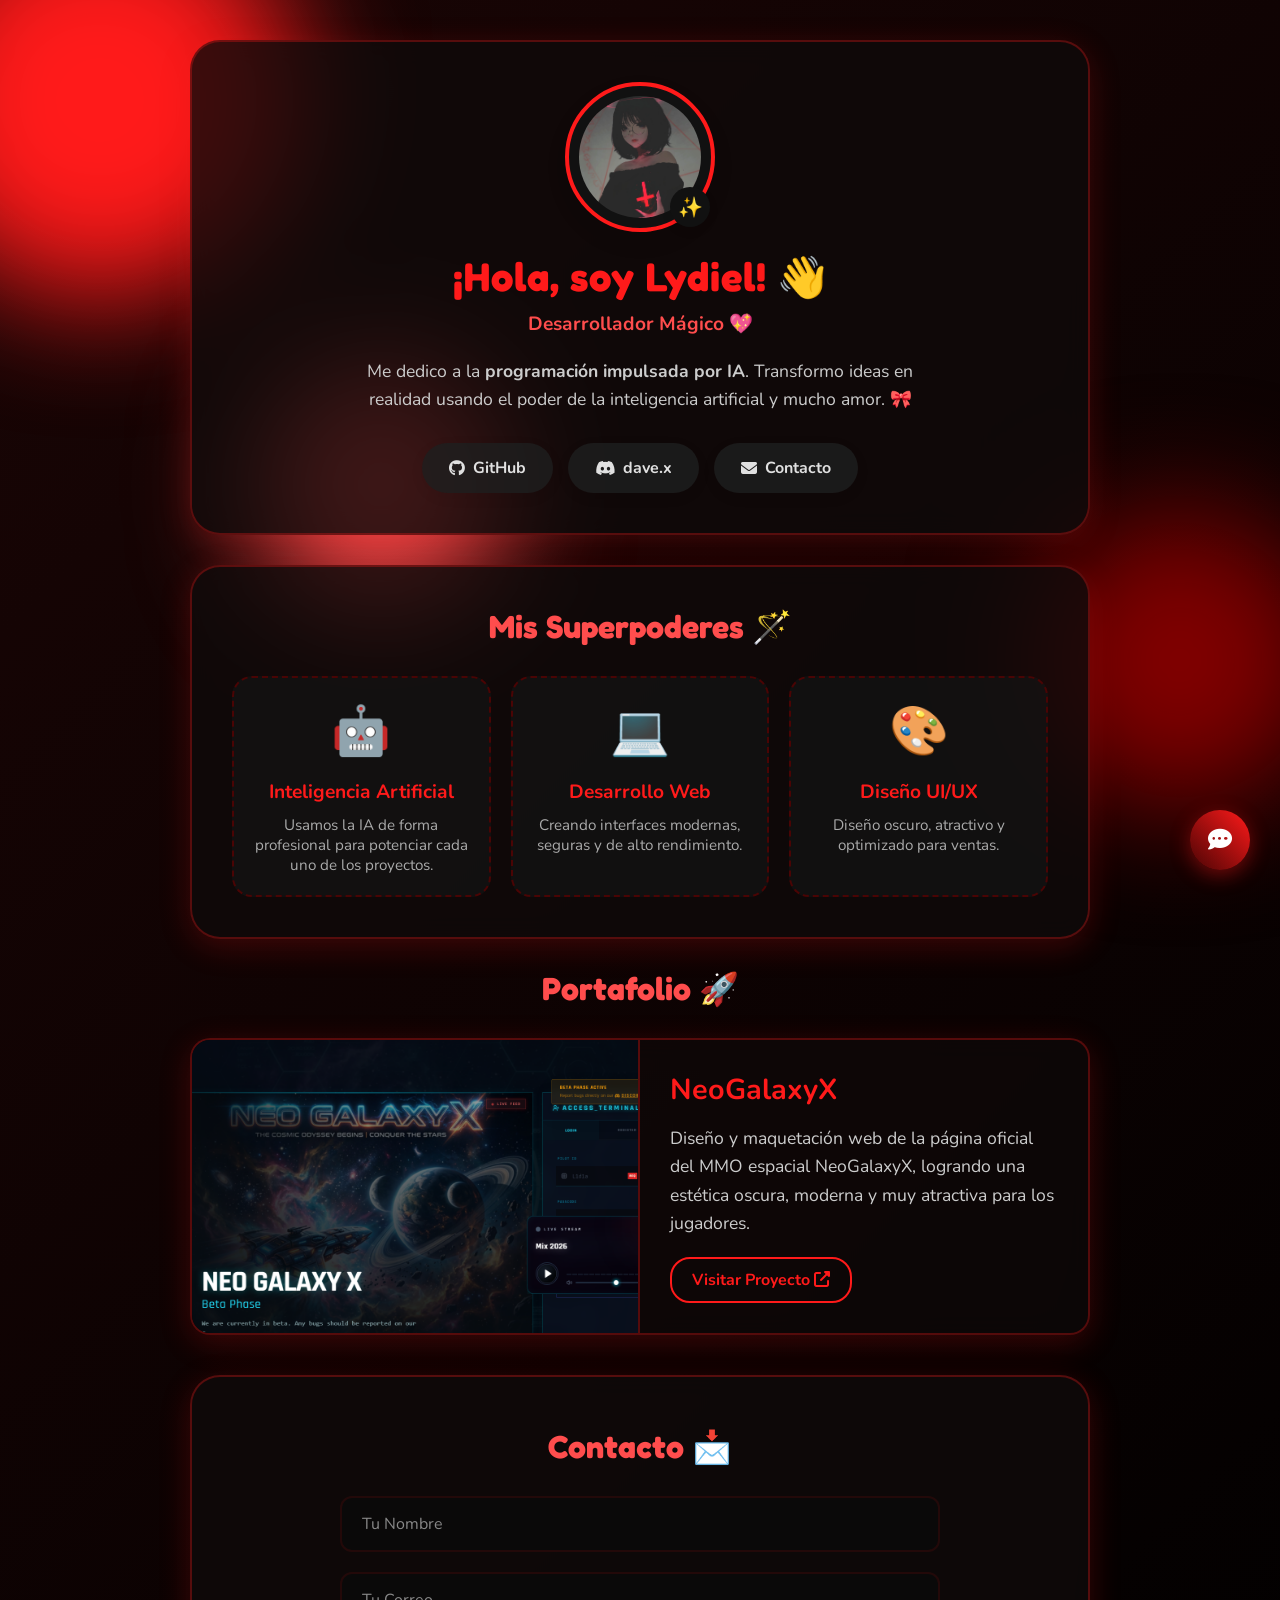
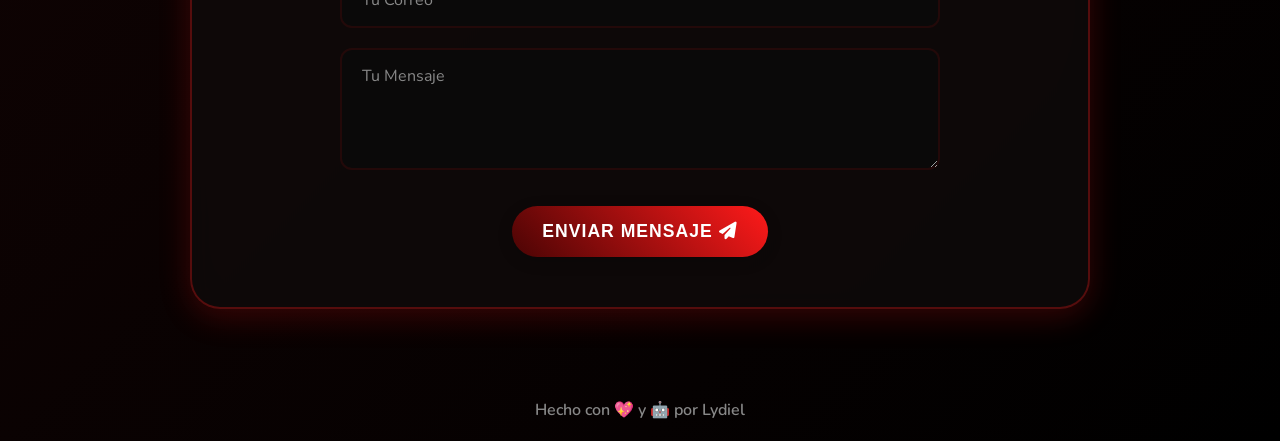
==== index.html @ df0d6f45 "Add files via upload" ====
<!DOCTYPE html>
<html lang="es">
<head>
    <meta charset="UTF-8">
    <meta name="viewport" content="width=device-width, initial-scale=1.0">
    <title>Mi Portafolio ✨</title>
    <link rel="stylesheet" href="style.css?v=4">
    <link href="https://fonts.googleapis.com/css2?family=Nunito:wght@400;700;800&family=Fredoka+One&display=swap" rel="stylesheet">
    <link rel="stylesheet" href="https://cdnjs.cloudflare.com/ajax/libs/font-awesome/6.4.0/css/all.min.css">
</head>
<body>
    <!-- Background elements -->
    <div class="bg-shape shape1"></div>
    <div class="bg-shape shape2"></div>
    <div class="bg-shape shape3"></div>

    <div class="sparkles-container" id="sparkles"></div>

    <main class="container">
        <header class="glass-card hero">
            <div class="avatar-container">
                <div class="avatar">
                    <img src="avatar.jpg" alt="Lydiel Avatar">
                </div>
                <div class="badge">✨</div>
            </div>
            <h1 class="title">¡Hola, soy Lydiel! <span class="wave">👋</span></h1>
            <p class="subtitle">Desarrollador Mágico 💖</p>
            <p class="description">Me dedico a la <strong>programación impulsada por IA</strong>. Transformo ideas en realidad usando el poder de la inteligencia artificial y mucho amor. 🎀</p>
            
            <div class="social-links">
                <a href="https://github.com/davidrfyt" target="_blank" class="social-btn"><i class="fab fa-github"></i> GitHub</a>
                <a href="#" class="social-btn"><i class="fab fa-discord"></i> dave.x</a>
                <a href="#contacto" class="social-btn"><i class="fas fa-envelope"></i> Contacto</a>
            </div>
        </header>

        <section class="skills glass-card">
            <h2>Mis Superpoderes 🪄</h2>
            <div class="skills-grid">
                <div class="skill-item">
                    <div class="skill-icon">🤖</div>
                    <h3>Inteligencia Artificial</h3>
                    <p>Usamos la IA de forma profesional para potenciar cada uno de los proyectos.</p>
                </div>
                <div class="skill-item">
                    <div class="skill-icon">💻</div>
                    <h3>Desarrollo Web</h3>
                    <p>Creando interfaces modernas, seguras y de alto rendimiento.</p>
                </div>
                <div class="skill-item">
                    <div class="skill-icon">🎨</div>
                    <h3>Diseño UI/UX</h3>
                    <p>Diseño oscuro, atractivo y optimizado para ventas.</p>
                </div>
            </div>
        </section>

        <section class="portfolio-section">
            <h2>Portafolio 🚀</h2>
            <div class="portfolio-container">
                <div class="portfolio-card glass-card">
                    <div class="portfolio-img">
                        <img src="neogalaxyx.png?v=2" alt="NeoGalaxyX">
                    </div>
                    <div class="portfolio-content">
                        <h3>NeoGalaxyX</h3>
                        <p>Diseño y maquetación web de la página oficial del MMO espacial NeoGalaxyX, logrando una estética oscura, moderna y muy atractiva para los jugadores.</p>
                        <a href="https://neogalaxyx.com" target="_blank" class="portfolio-btn">Visitar Proyecto <i class="fas fa-external-link-alt"></i></a>
                    </div>
                </div>
            </div>
        </section>

        <section id="contacto" class="contact-section glass-card">
            <h2>Contacto 📩</h2>
            <form action="https://formsubmit.co/webmaster@labcore.es" method="POST" class="contact-form">
                <input type="hidden" name="_subject" value="Nuevo mensaje desde tu portafolio">
                <input type="hidden" name="_captcha" value="false">
                <div class="form-group">
                    <input type="text" name="name" placeholder="Tu Nombre" required>
                </div>
                <div class="form-group">
                    <input type="email" name="email" placeholder="Tu Correo" required>
                </div>
                <div class="form-group">
                    <textarea name="message" placeholder="Tu Mensaje" rows="4" required></textarea>
                </div>
                <button type="submit" class="submit-btn">Enviar Mensaje <i class="fas fa-paper-plane"></i></button>
            </form>
        </section>
    </main>

    <footer>
        <p>Hecho con 💖 y 🤖 por Lydiel</p>
    </footer>

    <!-- Chatbot Widget -->
    <div class="chatbot-container" id="chatbot">
        <div class="chatbot-header">
            <div class="chatbot-title">
                <i class="fas fa-robot"></i> Lydiel AI
            </div>
            <button class="chatbot-close" id="chatbot-close"><i class="fas fa-times"></i></button>
        </div>
        <div class="chatbot-messages" id="chatbot-messages">
            <div class="message ai-message">
                ¡Hola! Soy la IA asistente de Lydiel. ¿Te gustaría saber cómo un diseño o un agente de IA puede ayudar a disparar tus ventas? 🚀
            </div>
        </div>
        <div class="chatbot-input">
            <input type="text" id="chatbot-input-field" placeholder="Escribe tu mensaje...">
            <button id="chatbot-send"><i class="fas fa-paper-plane"></i></button>
        </div>
    </div>
    
    <button class="chatbot-toggle" id="chatbot-toggle">
        <i class="fas fa-comment-dots"></i>
    </button>

    <script src="script.js?v=5"></script>
</body>
</html>
---- style.css ----
:root {
    --primary: #ff1a1a;
    --secondary: #4a0404;
    --tertiary: #800000;
    --quaternary: #ff4d4d;
    --text-dark: #e0e0e0;
    --text-light: #fff;
    --glass-bg: rgba(15, 10, 10, 0.8);
    --glass-border: rgba(255, 26, 26, 0.3);
    --shadow: 0 8px 32px 0 rgba(255, 26, 26, 0.2);
}

* {
    margin: 0;
    padding: 0;
    box-sizing: border-box;
}

body {
    font-family: 'Nunito', sans-serif;
    background: linear-gradient(135deg, #1a0505 0%, #000000 100%);
    background-color: #050505;
    color: var(--text-dark);
    min-height: 100vh;
    overflow-x: hidden;
    position: relative;
    display: flex;
    flex-direction: column;
    align-items: center;
}

/* Background animated shapes */
.bg-shape {
    position: fixed;
    border-radius: 50%;
    filter: blur(60px);
    z-index: -1;
    animation: float 10s infinite ease-in-out alternate;
}

.shape1 {
    width: 400px;
    height: 400px;
    background: var(--primary);
    top: -100px;
    left: -100px;
    animation-delay: 0s;
}

.shape2 {
    width: 300px;
    height: 300px;
    background: var(--tertiary);
    bottom: 10%;
    right: -50px;
    animation-delay: -3s;
}

.shape3 {
    width: 250px;
    height: 250px;
    background: var(--quaternary);
    top: 40%;
    left: 20%;
    animation-delay: -6s;
}

@keyframes float {
    0% { transform: translate(0, 0) scale(1); }
    100% { transform: translate(30px, 50px) scale(1.1); }
}

.container {
    max-width: 900px;
    width: 90%;
    margin: 40px auto;
    z-index: 10;
}

/* Glassmorphism Cards */
.glass-card {
    background: var(--glass-bg);
    backdrop-filter: blur(12px);
    -webkit-backdrop-filter: blur(12px);
    border: 2px solid var(--glass-border);
    border-radius: 30px;
    box-shadow: var(--shadow);
    padding: 40px;
    margin-bottom: 30px;
    transition: transform 0.3s cubic-bezier(0.175, 0.885, 0.32, 1.275);
}

.glass-card:hover {
    transform: translateY(-5px);
}

/* Hero Section */
.hero {
    text-align: center;
}

.avatar-container {
    position: relative;
    width: 150px;
    height: 150px;
    margin: 0 auto 20px;
}

.avatar {
    width: 100%;
    height: 100%;
    background: #111;
    border-radius: 50%;
    padding: 10px;
    box-shadow: 0 10px 20px rgba(0,0,0,0.1);
    overflow: hidden;
    border: 4px solid var(--primary);
    transition: transform 0.5s ease;
}

.avatar img {
    width: 100%;
    height: 100%;
    border-radius: 50%;
    object-fit: cover;
}

.avatar-container:hover .avatar {
    transform: rotate(10deg) scale(1.05);
}

.badge {
    position: absolute;
    bottom: 5px;
    right: 5px;
    background: #111;
    border-radius: 50%;
    width: 40px;
    height: 40px;
    display: flex;
    align-items: center;
    justify-content: center;
    font-size: 20px;
    box-shadow: 0 4px 10px rgba(0,0,0,0.1);
    animation: bounce 2s infinite;
}

@keyframes bounce {
    0%, 100% { transform: translateY(0); }
    50% { transform: translateY(-10px); }
}

.title {
    font-family: 'Fredoka One', cursive;
    font-size: 2.5rem;
    color: #ff1a1a;
    margin-bottom: 10px;
    letter-spacing: 1px;
}

.wave {
    display: inline-block;
    animation: wave-animation 2.5s infinite;
    transform-origin: 70% 70%;
}

@keyframes wave-animation {
    0% { transform: rotate( 0.0deg) }
    10% { transform: rotate(14.0deg) }  
    20% { transform: rotate(-8.0deg) }
    30% { transform: rotate(14.0deg) }
    40% { transform: rotate(-4.0deg) }
    50% { transform: rotate(10.0deg) }
    60% { transform: rotate( 0.0deg) }
    100% { transform: rotate( 0.0deg) }
}

.subtitle {
    font-size: 1.2rem;
    font-weight: 700;
    color: #ff4d4d;
    margin-bottom: 20px;
}

.description {
    font-size: 1.1rem;
    line-height: 1.6;
    max-width: 600px;
    margin: 0 auto 30px;
    color: #ccc;
}

.social-links {
    display: flex;
    justify-content: center;
    gap: 15px;
    flex-wrap: wrap;
}

.social-btn {
    text-decoration: none;
    color: var(--text-dark);
    background: rgba(30, 30, 30, 0.8);
    padding: 12px 25px;
    border-radius: 25px;
    font-weight: 700;
    display: flex;
    align-items: center;
    gap: 8px;
    box-shadow: 0 4px 15px rgba(0,0,0,0.05);
    transition: all 0.3s ease;
    border: 2px solid transparent;
}

.social-btn:hover {
    background: #ff1a1a;
    color: #fff;
    border-color: #ff1a1a;
    transform: translateY(-3px) scale(1.05);
    box-shadow: 0 8px 20px rgba(255, 26, 26, 0.3);
}

/* Skills Section */
h2 {
    font-family: 'Fredoka One', cursive;
    text-align: center;
    color: #ff4d4d;
    margin-bottom: 30px;
    font-size: 2rem;
}

.skills-grid {
    display: grid;
    grid-template-columns: repeat(auto-fit, minmax(200px, 1fr));
    gap: 20px;
}

.skill-item {
    background: rgba(20, 20, 20, 0.7);
    padding: 20px;
    border-radius: 20px;
    text-align: center;
    transition: all 0.3s ease;
    border: 2px dashed #4a0404;
}

.skill-item:hover {
    transform: scale(1.05);
    background: #111;
    border-color: #ff1a1a;
}

.skill-icon {
    font-size: 3rem;
    margin-bottom: 15px;
    display: inline-block;
    transition: transform 0.3s;
}

.skill-item:hover .skill-icon {
    transform: rotate(15deg) scale(1.2);
}

.skill-item h3 {
    font-size: 1.2rem;
    color: #ff1a1a;
    margin-bottom: 10px;
}

.skill-item p {
    font-size: 0.95rem;
    color: #aaa;
}

/* Footer */
footer {
    text-align: center;
    padding: 20px;
    color: #888;
    font-weight: 600;
    margin-top: auto;
    width: 100%;
}

/* Sparkles container */
.sparkles-container {
    position: fixed;
    top: 0;
    left: 0;
    width: 100%;
    height: 100%;
    pointer-events: none;
    z-index: 9999;
}

.sparkle {
    position: absolute;
    width: 10px;
    height: 10px;
    background: transparent;
    border-radius: 50%;
    box-shadow: 
        0 -10px 0 0 #ff1a1a,
        10px 0 0 0 #ff1a1a,
        0 10px 0 0 #ff1a1a,
        -10px 0 0 0 #ff1a1a;
    animation: sparkle-anim 2s linear forwards;
}

@keyframes sparkle-anim {
    0% { transform: scale(0) rotate(0deg); opacity: 1; }
    50% { transform: scale(1) rotate(90deg); opacity: 1; }
    100% { transform: scale(0) rotate(180deg); opacity: 0; }
}

/* Portfolio Section */
.portfolio-section {
    width: 100%;
    margin-bottom: 40px;
}

.portfolio-container {
    display: flex;
    flex-direction: column;
    gap: 30px;
    width: 100%;
}

.portfolio-card {
    display: flex;
    flex-direction: column;
    text-align: left;
    padding: 0;
    margin-bottom: 0;
    transition: all 0.3s ease;
    background: rgba(15, 10, 10, 0.6);
    border-radius: 20px;
    border: 2px solid var(--glass-border);
    overflow: hidden;
}

.portfolio-card:hover {
    transform: translateY(-5px);
    background: rgba(20, 15, 15, 0.9);
    border-color: var(--primary);
    box-shadow: 0 10px 30px rgba(255, 26, 26, 0.2);
}

.portfolio-img {
    width: 100%;
}

.portfolio-img img {
    width: 100%;
    height: 100%;
    object-fit: cover;
    display: block;
    border-bottom: 2px solid var(--glass-border);
}

.portfolio-content {
    padding: 30px;
    width: 100%;
    display: flex;
    flex-direction: column;
    justify-content: center;
}

.portfolio-content h3 {
    color: var(--primary);
    font-size: 1.8rem;
    margin-bottom: 15px;
}

.portfolio-content p {
    color: #ccc;
    font-size: 1.1rem;
    line-height: 1.6;
    margin: 0;
}

@media (min-width: 768px) {
    .portfolio-card {
        flex-direction: row;
        align-items: stretch;
    }
    .portfolio-img {
        width: 50%;
    }
    .portfolio-img img {
        border-bottom: none;
        border-right: 2px solid var(--glass-border);
    }
    .portfolio-content {
        width: 50%;
    }
}

/* Contact Section */
.contact-section {
    margin-top: 40px;
    padding: 50px 40px;
}

.contact-form {
    display: flex;
    flex-direction: column;
    gap: 20px;
    width: 100%;
    max-width: 600px;
    margin: 0 auto;
}

.form-group input,
.form-group textarea {
    width: 100%;
    padding: 15px 20px;
    border-radius: 12px;
    border: 2px solid rgba(255, 26, 26, 0.1);
    background: rgba(10, 10, 10, 0.6);
    color: var(--text-light);
    font-family: inherit;
    font-size: 1rem;
    transition: all 0.3s;
}

.form-group input:focus,
.form-group textarea:focus {
    outline: none;
    border-color: var(--primary);
    box-shadow: 0 0 15px rgba(255, 26, 26, 0.3);
    background: rgba(20, 20, 20, 0.9);
}

.form-group input::placeholder,
.form-group textarea::placeholder {
    color: #888;
}

.submit-btn {
    background: linear-gradient(45deg, var(--secondary), var(--primary));
    color: #fff;
    padding: 15px 30px;
    border: none;
    border-radius: 30px;
    font-weight: 800;
    cursor: pointer;
    transition: all 0.4s cubic-bezier(0.175, 0.885, 0.32, 1.275);
    font-size: 1.1rem;
    text-transform: uppercase;
    letter-spacing: 1px;
    align-self: center;
    margin-top: 10px;
    box-shadow: 0 4px 15px rgba(0,0,0,0.2);
}

.submit-btn:hover {
    transform: translateY(-3px) scale(1.05);
    box-shadow: 0 10px 25px rgba(255, 26, 26, 0.4);
}

/* Portfolio Link Button */
.portfolio-btn {
    display: inline-block;
    margin-top: 20px;
    padding: 10px 20px;
    background: transparent;
    color: var(--primary);
    border: 2px solid var(--primary);
    border-radius: 20px;
    text-decoration: none;
    font-weight: bold;
    transition: all 0.3s ease;
    align-self: flex-start;
}

.portfolio-btn:hover {
    background: var(--primary);
    color: #fff;
    box-shadow: 0 0 15px rgba(255, 26, 26, 0.4);
}

/* Chatbot Styles */
.chatbot-toggle {
    position: fixed;
    bottom: 30px;
    right: 30px;
    width: 60px;
    height: 60px;
    border-radius: 50%;
    background: linear-gradient(45deg, var(--secondary), var(--primary));
    color: white;
    border: none;
    font-size: 1.5rem;
    cursor: pointer;
    box-shadow: 0 5px 20px rgba(255, 26, 26, 0.4);
    transition: transform 0.3s ease;
    z-index: 1000;
}

.chatbot-toggle:hover {
    transform: scale(1.1);
}

.chatbot-container {
    position: fixed;
    bottom: 100px;
    right: 30px;
    width: 350px;
    height: 450px;
    background: rgba(15, 10, 10, 0.95);
    border: 2px solid var(--glass-border);
    border-radius: 20px;
    display: flex;
    flex-direction: column;
    overflow: hidden;
    box-shadow: 0 10px 30px rgba(0,0,0,0.5);
    z-index: 1000;
    transform: translateY(20px);
    opacity: 0;
    pointer-events: none;
    transition: all 0.3s ease;
    backdrop-filter: blur(10px);
}

.chatbot-container.active {
    transform: translateY(0);
    opacity: 1;
    pointer-events: all;
}

.chatbot-header {
    background: linear-gradient(90deg, var(--secondary), var(--primary));
    padding: 15px 20px;
    display: flex;
    justify-content: space-between;
    align-items: center;
    color: white;
    font-weight: bold;
}

.chatbot-close {
    background: transparent;
    border: none;
    color: white;
    font-size: 1.2rem;
    cursor: pointer;
}

.chatbot-messages {
    flex: 1;
    padding: 20px;
    overflow-y: auto;
    display: flex;
    flex-direction: column;
    gap: 15px;
}

.message {
    max-width: 80%;
    padding: 12px 15px;
    border-radius: 15px;
    font-size: 0.95rem;
    line-height: 1.4;
}

.ai-message {
    background: rgba(40, 20, 20, 0.8);
    color: #fff;
    align-self: flex-start;
    border-bottom-left-radius: 5px;
    border: 1px solid rgba(255,26,26,0.2);
}

.user-message {
    background: var(--primary);
    color: #fff;
    align-self: flex-end;
    border-bottom-right-radius: 5px;
}

.chatbot-input {
    padding: 15px;
    display: flex;
    gap: 10px;
    border-top: 1px solid rgba(255, 26, 26, 0.2);
}

.chatbot-input input {
    flex: 1;
    padding: 10px 15px;
    border-radius: 20px;
    border: 1px solid rgba(255,26,26,0.3);
    background: rgba(0,0,0,0.5);
    color: white;
    outline: none;
}

.chatbot-input input:focus {
    border-color: var(--primary);
}

.chatbot-input button {
    background: var(--primary);
    color: white;
    border: none;
    width: 40px;
    height: 40px;
    border-radius: 50%;
    cursor: pointer;
    transition: background 0.3s;
}

.chatbot-input button:hover {
    background: var(--tertiary);
}

@media (max-width: 600px) {
    .title {
        font-size: 2rem;
    }
    
    .social-links {
        flex-direction: column;
    }

    .service-card {
        flex-direction: column;
        text-align: center;
        gap: 15px;
    }

    .chatbot-container {
        width: 90%;
        height: 400px;
        right: 5%;
        bottom: 90px;
    }
}
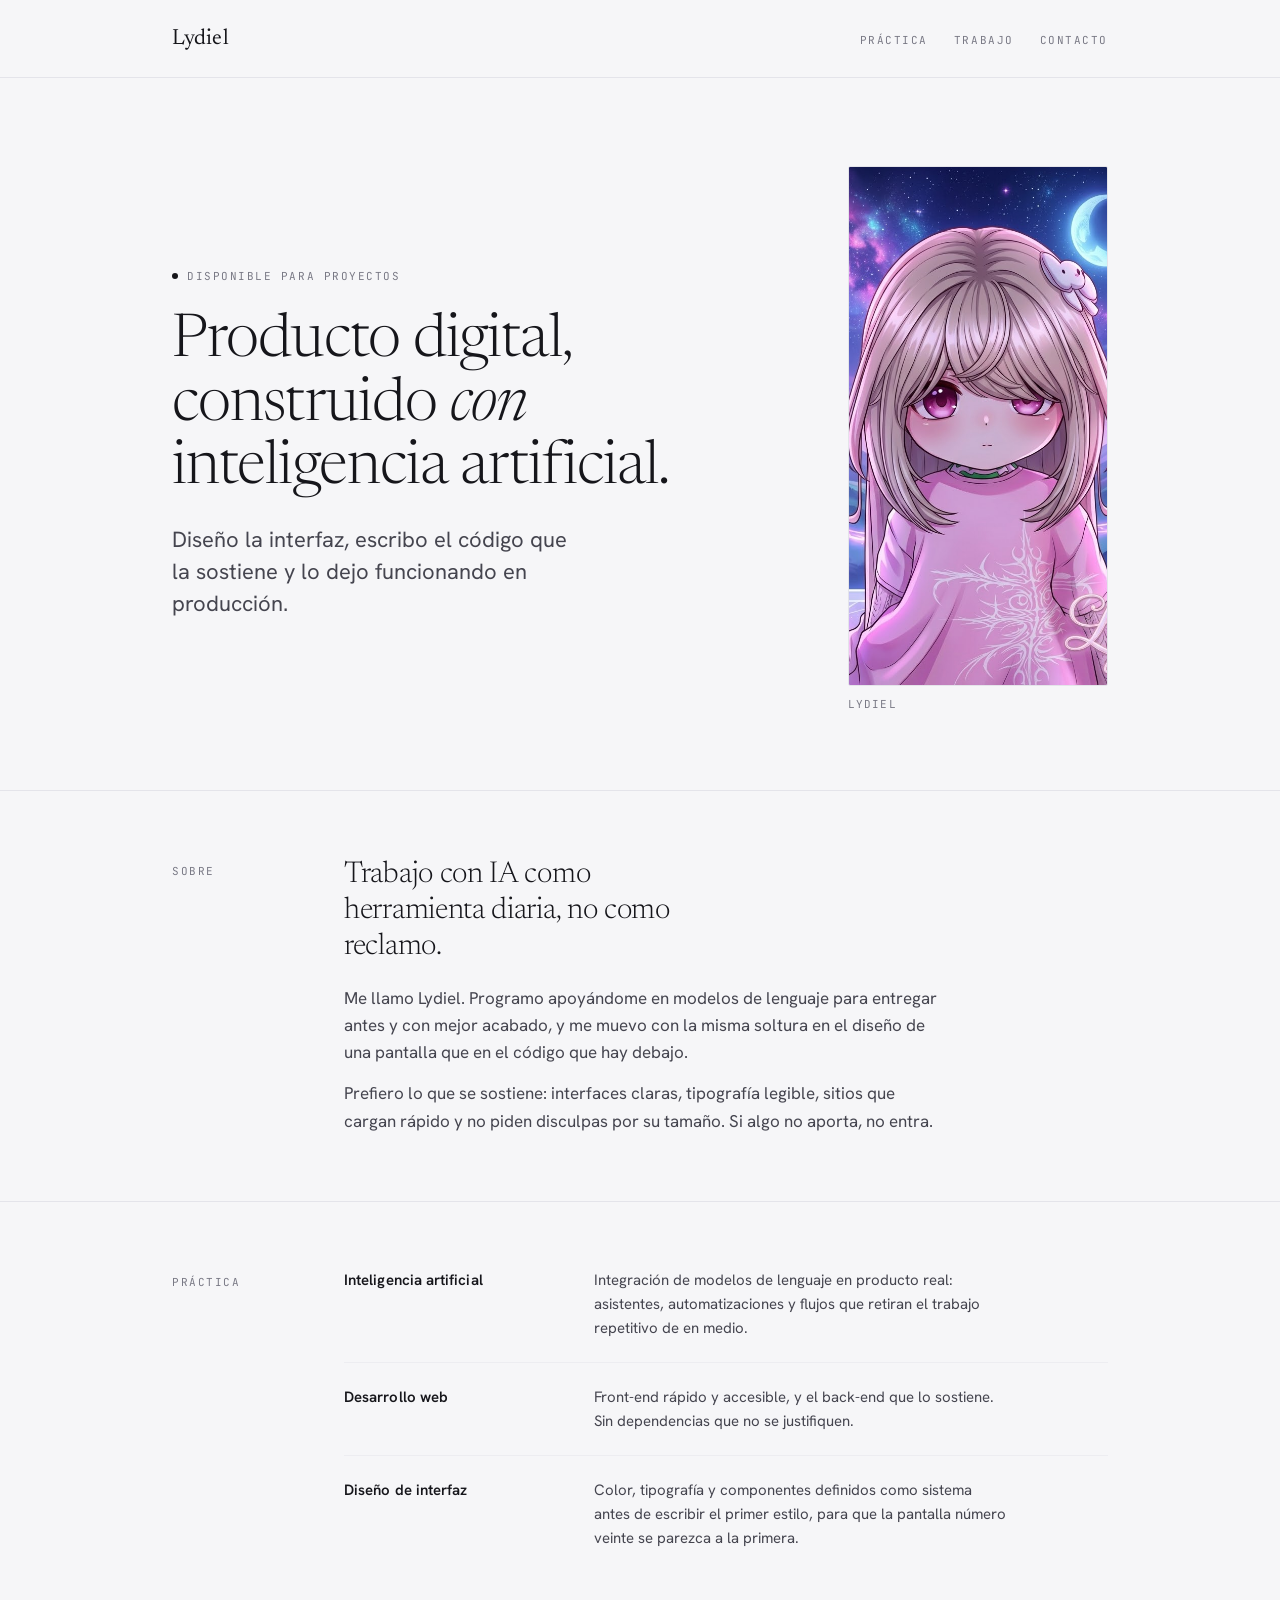
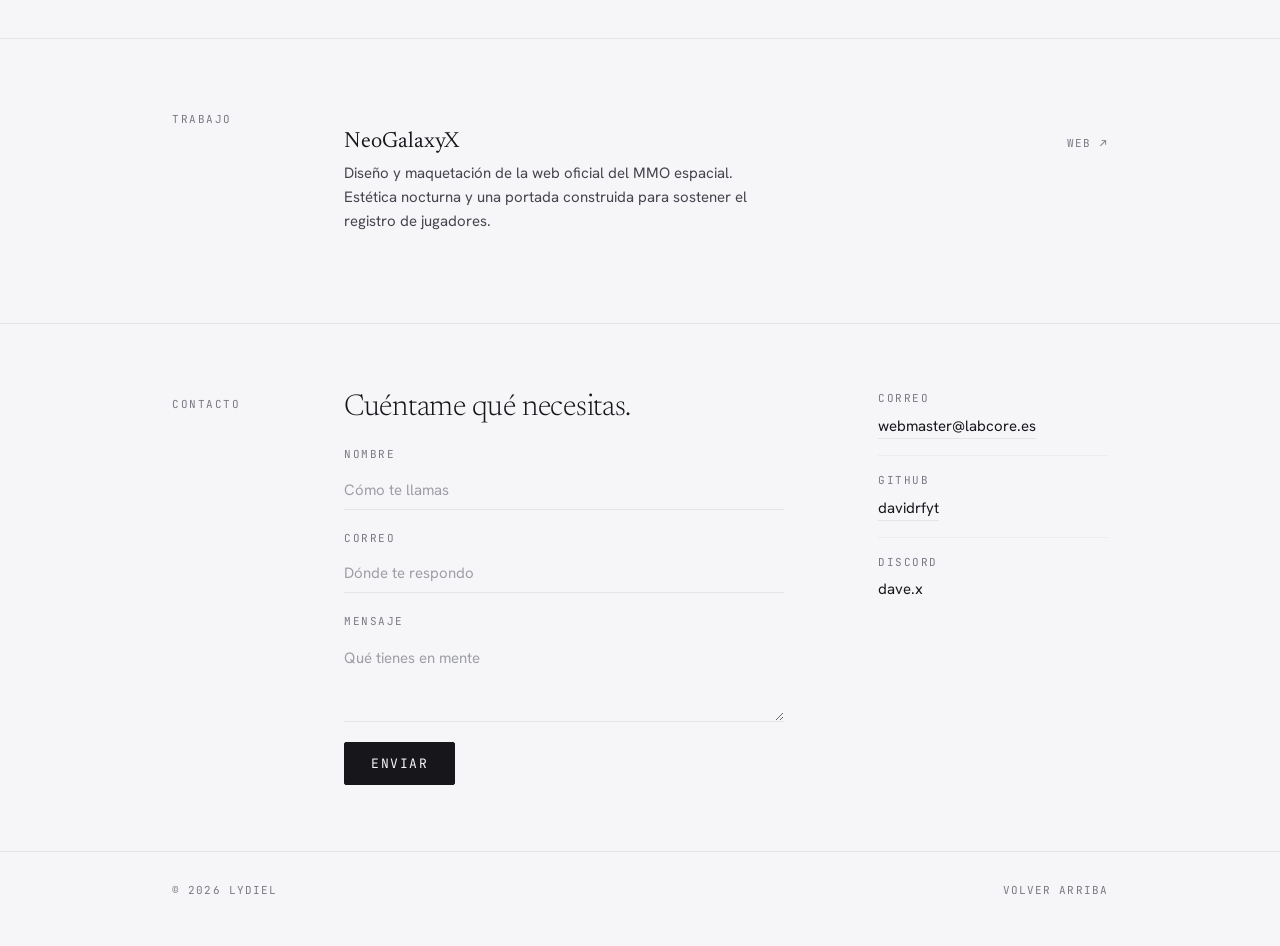
==== commit 23a15277: "Redesign homepage as a minimal personal card Replaces the previous portfolio layout with a single qu" ====
--- a/index.html
+++ b/index.html
@@ -1,123 +1,164 @@
-<!DOCTYPE html>
+<!doctype html>
 <html lang="es">
 <head>
-    <meta charset="UTF-8">
-    <meta name="viewport" content="width=device-width, initial-scale=1.0">
-    <title>Mi Portafolio ✨</title>
-    <link rel="stylesheet" href="style.css?v=4">
-    <link href="https://fonts.googleapis.com/css2?family=Nunito:wght@400;700;800&family=Fredoka+One&display=swap" rel="stylesheet">
-    <link rel="stylesheet" href="https://cdnjs.cloudflare.com/ajax/libs/font-awesome/6.4.0/css/all.min.css">
+<meta charset="utf-8">
+<meta name="viewport" content="width=device-width, initial-scale=1">
+<title>Lydiel</title>
+<meta name="description" content="Lydiel. Desarrollo de producto digital con inteligencia artificial: interfaz, código y puesta en producción.">
+<meta name="color-scheme" content="light dark">
+
+<meta property="og:type" content="website">
+<meta property="og:title" content="Lydiel">
+<meta property="og:description" content="Desarrollo de producto digital con inteligencia artificial.">
+<meta property="og:url" content="https://lydiel.online/">
+<meta property="og:image" content="https://lydiel.online/lydiel.jpg">
+<meta name="twitter:card" content="summary">
+
+<link rel="icon" href="lydiel.jpg">
+<link rel="preconnect" href="https://fonts.googleapis.com">
+<link rel="preconnect" href="https://fonts.gstatic.com" crossorigin>
+<link rel="stylesheet" href="https://fonts.googleapis.com/css2?family=Newsreader:ital,opsz,wght@0,6..72,300;0,6..72,400;1,6..72,300&family=Hanken+Grotesk:wght@400;500;600&family=JetBrains+Mono:wght@400;500&display=swap">
+<link rel="stylesheet" href="style.css?v=5">
 </head>
 <body>
-    <!-- Background elements -->
-    <div class="bg-shape shape1"></div>
-    <div class="bg-shape shape2"></div>
-    <div class="bg-shape shape3"></div>
 
-    <div class="sparkles-container" id="sparkles"></div>
+<header class="top">
+  <div class="shell">
+    <a class="wordmark" href="/">Lydiel</a>
+    <nav>
+      <a href="#practica">Práctica</a>
+      <a href="#trabajo">Trabajo</a>
+      <a href="#contacto">Contacto</a>
+    </nav>
+  </div>
+</header>
 
-    <main class="container">
-        <header class="glass-card hero">
-            <div class="avatar-container">
-                <div class="avatar">
-                    <img src="avatar.jpg" alt="Lydiel Avatar">
-                </div>
-                <div class="badge">✨</div>
-            </div>
-            <h1 class="title">¡Hola, soy Lydiel! <span class="wave">👋</span></h1>
-            <p class="subtitle">Desarrollador Mágico 💖</p>
-            <p class="description">Me dedico a la <strong>programación impulsada por IA</strong>. Transformo ideas en realidad usando el poder de la inteligencia artificial y mucho amor. 🎀</p>
-            
-            <div class="social-links">
-                <a href="https://github.com/davidrfyt" target="_blank" class="social-btn"><i class="fab fa-github"></i> GitHub</a>
-                <a href="#" class="social-btn"><i class="fab fa-discord"></i> dave.x</a>
-                <a href="#contacto" class="social-btn"><i class="fas fa-envelope"></i> Contacto</a>
-            </div>
-        </header>
+<main>
 
-        <section class="skills glass-card">
-            <h2>Mis Superpoderes 🪄</h2>
-            <div class="skills-grid">
-                <div class="skill-item">
-                    <div class="skill-icon">🤖</div>
-                    <h3>Inteligencia Artificial</h3>
-                    <p>Usamos la IA de forma profesional para potenciar cada uno de los proyectos.</p>
-                </div>
-                <div class="skill-item">
-                    <div class="skill-icon">💻</div>
-                    <h3>Desarrollo Web</h3>
-                    <p>Creando interfaces modernas, seguras y de alto rendimiento.</p>
-                </div>
-                <div class="skill-item">
-                    <div class="skill-icon">🎨</div>
-                    <h3>Diseño UI/UX</h3>
-                    <p>Diseño oscuro, atractivo y optimizado para ventas.</p>
-                </div>
-            </div>
-        </section>
+  <section class="hero">
+    <div class="shell">
+      <div class="row">
+        <div class="rise">
+          <span class="status">Disponible para proyectos</span>
+          <h1>Producto digital, construido <em>con</em> inteligencia artificial.</h1>
+          <p class="stand">Diseño la interfaz, escribo el código que la sostiene y lo dejo funcionando en producción.</p>
+        </div>
+        <figure class="portrait-wrap rise" style="margin:0">
+          <img class="portrait" src="lydiel.jpg" alt="Ilustración del avatar de Lydiel" width="520" height="520">
+          <figcaption class="portrait-cap">Lydiel</figcaption>
+        </figure>
+      </div>
+    </div>
+  </section>
 
-        <section class="portfolio-section">
-            <h2>Portafolio 🚀</h2>
-            <div class="portfolio-container">
-                <div class="portfolio-card glass-card">
-                    <div class="portfolio-img">
-                        <img src="neogalaxyx.png?v=2" alt="NeoGalaxyX">
-                    </div>
-                    <div class="portfolio-content">
-                        <h3>NeoGalaxyX</h3>
-                        <p>Diseño y maquetación web de la página oficial del MMO espacial NeoGalaxyX, logrando una estética oscura, moderna y muy atractiva para los jugadores.</p>
-                        <a href="https://neogalaxyx.com" target="_blank" class="portfolio-btn">Visitar Proyecto <i class="fas fa-external-link-alt"></i></a>
-                    </div>
-                </div>
-            </div>
-        </section>
+  <section class="band" id="sobre">
+    <div class="shell">
+      <div class="row">
+        <div class="rail">Sobre</div>
+        <div>
+          <h2>Trabajo con IA como herramienta diaria, no como reclamo.</h2>
+          <p class="prose">Me llamo Lydiel. Programo apoyándome en modelos de lenguaje para entregar antes y con mejor acabado, y me muevo con la misma soltura en el diseño de una pantalla que en el código que hay debajo.</p>
+          <p class="prose">Prefiero lo que se sostiene: interfaces claras, tipografía legible, sitios que cargan rápido y no piden disculpas por su tamaño. Si algo no aporta, no entra.</p>
+        </div>
+      </div>
+    </div>
+  </section>
 
-        <section id="contacto" class="contact-section glass-card">
-            <h2>Contacto 📩</h2>
-            <form action="https://formsubmit.co/webmaster@labcore.es" method="POST" class="contact-form">
-                <input type="hidden" name="_subject" value="Nuevo mensaje desde tu portafolio">
-                <input type="hidden" name="_captcha" value="false">
-                <div class="form-group">
-                    <input type="text" name="name" placeholder="Tu Nombre" required>
-                </div>
-                <div class="form-group">
-                    <input type="email" name="email" placeholder="Tu Correo" required>
-                </div>
-                <div class="form-group">
-                    <textarea name="message" placeholder="Tu Mensaje" rows="4" required></textarea>
-                </div>
-                <button type="submit" class="submit-btn">Enviar Mensaje <i class="fas fa-paper-plane"></i></button>
+  <section class="band" id="practica">
+    <div class="shell">
+      <div class="row">
+        <div class="rail">Práctica</div>
+        <dl class="deflist">
+          <div>
+            <dt>Inteligencia artificial</dt>
+            <dd>Integración de modelos de lenguaje en producto real: asistentes, automatizaciones y flujos que retiran el trabajo repetitivo de en medio.</dd>
+          </div>
+          <div>
+            <dt>Desarrollo web</dt>
+            <dd>Front-end rápido y accesible, y el back-end que lo sostiene. Sin dependencias que no se justifiquen.</dd>
+          </div>
+          <div>
+            <dt>Diseño de interfaz</dt>
+            <dd>Color, tipografía y componentes definidos como sistema antes de escribir el primer estilo, para que la pantalla número veinte se parezca a la primera.</dd>
+          </div>
+        </dl>
+      </div>
+    </div>
+  </section>
+
+  <section class="band" id="trabajo">
+    <div class="shell">
+      <div class="row">
+        <div class="rail">Trabajo</div>
+        <ul class="work">
+          <li>
+            <a href="https://neogalaxyx.com" target="_blank" rel="noopener">
+              <div>
+                <h3 class="name">NeoGalaxyX</h3>
+                <p class="desc">Diseño y maquetación de la web oficial del MMO espacial. Estética nocturna y una portada construida para sostener el registro de jugadores.</p>
+              </div>
+              <span class="meta">Web<span class="arrow">&#8599;</span></span>
+            </a>
+          </li>
+        </ul>
+      </div>
+    </div>
+  </section>
+
+  <section class="band" id="contacto">
+    <div class="shell">
+      <div class="row">
+        <div class="rail">Contacto</div>
+        <div class="contact-grid">
+          <div>
+            <h2>Cuéntame qué necesitas.</h2>
+            <form action="https://formsubmit.co/webmaster@labcore.es" method="POST">
+              <input type="hidden" name="_subject" value="Nuevo mensaje desde lydiel.online">
+              <input type="hidden" name="_captcha" value="false">
+              <input type="hidden" name="_template" value="table">
+              <input type="hidden" name="_next" value="https://lydiel.online/gracias.html">
+              <div class="field">
+                <label for="nombre">Nombre</label>
+                <input id="nombre" name="nombre" type="text" required autocomplete="name" placeholder="Cómo te llamas">
+              </div>
+              <div class="field">
+                <label for="email">Correo</label>
+                <input id="email" name="email" type="email" required autocomplete="email" placeholder="Dónde te respondo">
+              </div>
+              <div class="field">
+                <label for="mensaje">Mensaje</label>
+                <textarea id="mensaje" name="mensaje" required placeholder="Qué tienes en mente"></textarea>
+              </div>
+              <button type="submit">Enviar</button>
             </form>
-        </section>
-    </main>
+          </div>
+          <ul class="direct">
+            <li>
+              <span class="k">Correo</span>
+              <a class="v" href="mailto:webmaster@labcore.es">webmaster@labcore.es</a>
+            </li>
+            <li>
+              <span class="k">GitHub</span>
+              <a class="v" href="https://github.com/davidrfyt" target="_blank" rel="noopener">davidrfyt</a>
+            </li>
+            <li>
+              <span class="k">Discord</span>
+              <span class="v" style="border-bottom-color:transparent">dave.x</span>
+            </li>
+          </ul>
+        </div>
+      </div>
+    </div>
+  </section>
 
-    <footer>
-        <p>Hecho con 💖 y 🤖 por Lydiel</p>
-    </footer>
+</main>
 
-    <!-- Chatbot Widget -->
-    <div class="chatbot-container" id="chatbot">
-        <div class="chatbot-header">
-            <div class="chatbot-title">
-                <i class="fas fa-robot"></i> Lydiel AI
-            </div>
-            <button class="chatbot-close" id="chatbot-close"><i class="fas fa-times"></i></button>
-        </div>
-        <div class="chatbot-messages" id="chatbot-messages">
-            <div class="message ai-message">
-                ¡Hola! Soy la IA asistente de Lydiel. ¿Te gustaría saber cómo un diseño o un agente de IA puede ayudar a disparar tus ventas? 🚀
-            </div>
-        </div>
-        <div class="chatbot-input">
-            <input type="text" id="chatbot-input-field" placeholder="Escribe tu mensaje...">
-            <button id="chatbot-send"><i class="fas fa-paper-plane"></i></button>
-        </div>
-    </div>
-    
-    <button class="chatbot-toggle" id="chatbot-toggle">
-        <i class="fas fa-comment-dots"></i>
-    </button>
+<footer>
+  <div class="shell">
+    <span>&copy; 2026 Lydiel</span>
+    <span><a href="#">Volver arriba</a></span>
+  </div>
+</footer>
 
-    <script src="script.js?v=5"></script>
 </body>
 </html>
--- a/style.css
+++ b/style.css
@@ -1,639 +1,389 @@
-:root {
-    --primary: #ff1a1a;
-    --secondary: #4a0404;
-    --tertiary: #800000;
-    --quaternary: #ff4d4d;
-    --text-dark: #e0e0e0;
-    --text-light: #fff;
-    --glass-bg: rgba(15, 10, 10, 0.8);
-    --glass-border: rgba(255, 26, 26, 0.3);
-    --shadow: 0 8px 32px 0 rgba(255, 26, 26, 0.2);
-}
-
-* {
-    margin: 0;
-    padding: 0;
-    box-sizing: border-box;
-}
-
-body {
-    font-family: 'Nunito', sans-serif;
-    background: linear-gradient(135deg, #1a0505 0%, #000000 100%);
-    background-color: #050505;
-    color: var(--text-dark);
-    min-height: 100vh;
-    overflow-x: hidden;
-    position: relative;
-    display: flex;
-    flex-direction: column;
-    align-items: center;
-}
-
-/* Background animated shapes */
-.bg-shape {
-    position: fixed;
-    border-radius: 50%;
-    filter: blur(60px);
-    z-index: -1;
-    animation: float 10s infinite ease-in-out alternate;
-}
-
-.shape1 {
-    width: 400px;
-    height: 400px;
-    background: var(--primary);
-    top: -100px;
-    left: -100px;
-    animation-delay: 0s;
-}
-
-.shape2 {
-    width: 300px;
-    height: 300px;
-    background: var(--tertiary);
-    bottom: 10%;
-    right: -50px;
-    animation-delay: -3s;
-}
-
-.shape3 {
-    width: 250px;
-    height: 250px;
-    background: var(--quaternary);
-    top: 40%;
-    left: 20%;
-    animation-delay: -6s;
-}
-
-@keyframes float {
-    0% { transform: translate(0, 0) scale(1); }
-    100% { transform: translate(30px, 50px) scale(1.1); }
-}
-
-.container {
-    max-width: 900px;
-    width: 90%;
-    margin: 40px auto;
-    z-index: 10;
-}
-
-/* Glassmorphism Cards */
-.glass-card {
-    background: var(--glass-bg);
-    backdrop-filter: blur(12px);
-    -webkit-backdrop-filter: blur(12px);
-    border: 2px solid var(--glass-border);
-    border-radius: 30px;
-    box-shadow: var(--shadow);
-    padding: 40px;
-    margin-bottom: 30px;
-    transition: transform 0.3s cubic-bezier(0.175, 0.885, 0.32, 1.275);
-}
-
-.glass-card:hover {
-    transform: translateY(-5px);
-}
-
-/* Hero Section */
-.hero {
-    text-align: center;
-}
-
-.avatar-container {
-    position: relative;
-    width: 150px;
-    height: 150px;
-    margin: 0 auto 20px;
-}
-
-.avatar {
-    width: 100%;
-    height: 100%;
-    background: #111;
-    border-radius: 50%;
-    padding: 10px;
-    box-shadow: 0 10px 20px rgba(0,0,0,0.1);
-    overflow: hidden;
-    border: 4px solid var(--primary);
-    transition: transform 0.5s ease;
-}
-
-.avatar img {
-    width: 100%;
-    height: 100%;
-    border-radius: 50%;
-    object-fit: cover;
-}
-
-.avatar-container:hover .avatar {
-    transform: rotate(10deg) scale(1.05);
-}
-
-.badge {
-    position: absolute;
-    bottom: 5px;
-    right: 5px;
-    background: #111;
-    border-radius: 50%;
-    width: 40px;
-    height: 40px;
-    display: flex;
-    align-items: center;
-    justify-content: center;
-    font-size: 20px;
-    box-shadow: 0 4px 10px rgba(0,0,0,0.1);
-    animation: bounce 2s infinite;
-}
-
-@keyframes bounce {
-    0%, 100% { transform: translateY(0); }
-    50% { transform: translateY(-10px); }
-}
-
-.title {
-    font-family: 'Fredoka One', cursive;
-    font-size: 2.5rem;
-    color: #ff1a1a;
-    margin-bottom: 10px;
-    letter-spacing: 1px;
-}
-
-.wave {
-    display: inline-block;
-    animation: wave-animation 2.5s infinite;
-    transform-origin: 70% 70%;
-}
-
-@keyframes wave-animation {
-    0% { transform: rotate( 0.0deg) }
-    10% { transform: rotate(14.0deg) }  
-    20% { transform: rotate(-8.0deg) }
-    30% { transform: rotate(14.0deg) }
-    40% { transform: rotate(-4.0deg) }
-    50% { transform: rotate(10.0deg) }
-    60% { transform: rotate( 0.0deg) }
-    100% { transform: rotate( 0.0deg) }
-}
-
-.subtitle {
-    font-size: 1.2rem;
-    font-weight: 700;
-    color: #ff4d4d;
-    margin-bottom: 20px;
-}
-
-.description {
-    font-size: 1.1rem;
-    line-height: 1.6;
-    max-width: 600px;
-    margin: 0 auto 30px;
-    color: #ccc;
-}
-
-.social-links {
-    display: flex;
-    justify-content: center;
-    gap: 15px;
-    flex-wrap: wrap;
-}
-
-.social-btn {
-    text-decoration: none;
-    color: var(--text-dark);
-    background: rgba(30, 30, 30, 0.8);
-    padding: 12px 25px;
-    border-radius: 25px;
-    font-weight: 700;
-    display: flex;
-    align-items: center;
-    gap: 8px;
-    box-shadow: 0 4px 15px rgba(0,0,0,0.05);
-    transition: all 0.3s ease;
-    border: 2px solid transparent;
-}
-
-.social-btn:hover {
-    background: #ff1a1a;
-    color: #fff;
-    border-color: #ff1a1a;
-    transform: translateY(-3px) scale(1.05);
-    box-shadow: 0 8px 20px rgba(255, 26, 26, 0.3);
-}
-
-/* Skills Section */
-h2 {
-    font-family: 'Fredoka One', cursive;
-    text-align: center;
-    color: #ff4d4d;
-    margin-bottom: 30px;
-    font-size: 2rem;
-}
-
-.skills-grid {
-    display: grid;
-    grid-template-columns: repeat(auto-fit, minmax(200px, 1fr));
-    gap: 20px;
-}
-
-.skill-item {
-    background: rgba(20, 20, 20, 0.7);
-    padding: 20px;
-    border-radius: 20px;
-    text-align: center;
-    transition: all 0.3s ease;
-    border: 2px dashed #4a0404;
-}
-
-.skill-item:hover {
-    transform: scale(1.05);
-    background: #111;
-    border-color: #ff1a1a;
-}
-
-.skill-icon {
-    font-size: 3rem;
-    margin-bottom: 15px;
-    display: inline-block;
-    transition: transform 0.3s;
-}
-
-.skill-item:hover .skill-icon {
-    transform: rotate(15deg) scale(1.2);
-}
-
-.skill-item h3 {
-    font-size: 1.2rem;
-    color: #ff1a1a;
-    margin-bottom: 10px;
-}
-
-.skill-item p {
-    font-size: 0.95rem;
-    color: #aaa;
-}
-
-/* Footer */
-footer {
-    text-align: center;
-    padding: 20px;
-    color: #888;
-    font-weight: 600;
-    margin-top: auto;
-    width: 100%;
-}
-
-/* Sparkles container */
-.sparkles-container {
-    position: fixed;
-    top: 0;
-    left: 0;
-    width: 100%;
-    height: 100%;
-    pointer-events: none;
-    z-index: 9999;
-}
-
-.sparkle {
-    position: absolute;
-    width: 10px;
-    height: 10px;
-    background: transparent;
-    border-radius: 50%;
-    box-shadow: 
-        0 -10px 0 0 #ff1a1a,
-        10px 0 0 0 #ff1a1a,
-        0 10px 0 0 #ff1a1a,
-        -10px 0 0 0 #ff1a1a;
-    animation: sparkle-anim 2s linear forwards;
-}
-
-@keyframes sparkle-anim {
-    0% { transform: scale(0) rotate(0deg); opacity: 1; }
-    50% { transform: scale(1) rotate(90deg); opacity: 1; }
-    100% { transform: scale(0) rotate(180deg); opacity: 0; }
-}
-
-/* Portfolio Section */
-.portfolio-section {
-    width: 100%;
-    margin-bottom: 40px;
-}
-
-.portfolio-container {
-    display: flex;
-    flex-direction: column;
-    gap: 30px;
-    width: 100%;
-}
-
-.portfolio-card {
-    display: flex;
-    flex-direction: column;
-    text-align: left;
-    padding: 0;
-    margin-bottom: 0;
-    transition: all 0.3s ease;
-    background: rgba(15, 10, 10, 0.6);
-    border-radius: 20px;
-    border: 2px solid var(--glass-border);
-    overflow: hidden;
-}
-
-.portfolio-card:hover {
-    transform: translateY(-5px);
-    background: rgba(20, 15, 15, 0.9);
-    border-color: var(--primary);
-    box-shadow: 0 10px 30px rgba(255, 26, 26, 0.2);
-}
-
-.portfolio-img {
-    width: 100%;
-}
-
-.portfolio-img img {
-    width: 100%;
-    height: 100%;
-    object-fit: cover;
-    display: block;
-    border-bottom: 2px solid var(--glass-border);
-}
-
-.portfolio-content {
-    padding: 30px;
-    width: 100%;
-    display: flex;
-    flex-direction: column;
-    justify-content: center;
-}
-
-.portfolio-content h3 {
-    color: var(--primary);
-    font-size: 1.8rem;
-    margin-bottom: 15px;
-}
-
-.portfolio-content p {
-    color: #ccc;
-    font-size: 1.1rem;
-    line-height: 1.6;
-    margin: 0;
-}
-
-@media (min-width: 768px) {
-    .portfolio-card {
-        flex-direction: row;
-        align-items: stretch;
-    }
-    .portfolio-img {
-        width: 50%;
-    }
-    .portfolio-img img {
-        border-bottom: none;
-        border-right: 2px solid var(--glass-border);
-    }
-    .portfolio-content {
-        width: 50%;
-    }
-}
-
-/* Contact Section */
-.contact-section {
-    margin-top: 40px;
-    padding: 50px 40px;
-}
-
-.contact-form {
-    display: flex;
-    flex-direction: column;
-    gap: 20px;
-    width: 100%;
-    max-width: 600px;
-    margin: 0 auto;
-}
-
-.form-group input,
-.form-group textarea {
-    width: 100%;
-    padding: 15px 20px;
-    border-radius: 12px;
-    border: 2px solid rgba(255, 26, 26, 0.1);
-    background: rgba(10, 10, 10, 0.6);
-    color: var(--text-light);
-    font-family: inherit;
-    font-size: 1rem;
-    transition: all 0.3s;
-}
-
-.form-group input:focus,
-.form-group textarea:focus {
-    outline: none;
-    border-color: var(--primary);
-    box-shadow: 0 0 15px rgba(255, 26, 26, 0.3);
-    background: rgba(20, 20, 20, 0.9);
-}
-
-.form-group input::placeholder,
-.form-group textarea::placeholder {
-    color: #888;
-}
-
-.submit-btn {
-    background: linear-gradient(45deg, var(--secondary), var(--primary));
-    color: #fff;
-    padding: 15px 30px;
-    border: none;
-    border-radius: 30px;
-    font-weight: 800;
-    cursor: pointer;
-    transition: all 0.4s cubic-bezier(0.175, 0.885, 0.32, 1.275);
-    font-size: 1.1rem;
-    text-transform: uppercase;
-    letter-spacing: 1px;
-    align-self: center;
-    margin-top: 10px;
-    box-shadow: 0 4px 15px rgba(0,0,0,0.2);
-}
-
-.submit-btn:hover {
-    transform: translateY(-3px) scale(1.05);
-    box-shadow: 0 10px 25px rgba(255, 26, 26, 0.4);
-}
-
-/* Portfolio Link Button */
-.portfolio-btn {
-    display: inline-block;
-    margin-top: 20px;
-    padding: 10px 20px;
-    background: transparent;
-    color: var(--primary);
-    border: 2px solid var(--primary);
-    border-radius: 20px;
-    text-decoration: none;
-    font-weight: bold;
-    transition: all 0.3s ease;
-    align-self: flex-start;
-}
-
-.portfolio-btn:hover {
-    background: var(--primary);
-    color: #fff;
-    box-shadow: 0 0 15px rgba(255, 26, 26, 0.4);
-}
-
-/* Chatbot Styles */
-.chatbot-toggle {
-    position: fixed;
-    bottom: 30px;
-    right: 30px;
-    width: 60px;
-    height: 60px;
-    border-radius: 50%;
-    background: linear-gradient(45deg, var(--secondary), var(--primary));
-    color: white;
-    border: none;
-    font-size: 1.5rem;
-    cursor: pointer;
-    box-shadow: 0 5px 20px rgba(255, 26, 26, 0.4);
-    transition: transform 0.3s ease;
-    z-index: 1000;
-}
-
-.chatbot-toggle:hover {
-    transform: scale(1.1);
-}
-
-.chatbot-container {
-    position: fixed;
-    bottom: 100px;
-    right: 30px;
-    width: 350px;
-    height: 450px;
-    background: rgba(15, 10, 10, 0.95);
-    border: 2px solid var(--glass-border);
-    border-radius: 20px;
-    display: flex;
-    flex-direction: column;
-    overflow: hidden;
-    box-shadow: 0 10px 30px rgba(0,0,0,0.5);
-    z-index: 1000;
-    transform: translateY(20px);
-    opacity: 0;
-    pointer-events: none;
-    transition: all 0.3s ease;
-    backdrop-filter: blur(10px);
-}
-
-.chatbot-container.active {
-    transform: translateY(0);
-    opacity: 1;
-    pointer-events: all;
-}
-
-.chatbot-header {
-    background: linear-gradient(90deg, var(--secondary), var(--primary));
-    padding: 15px 20px;
-    display: flex;
-    justify-content: space-between;
-    align-items: center;
-    color: white;
-    font-weight: bold;
-}
-
-.chatbot-close {
-    background: transparent;
-    border: none;
-    color: white;
-    font-size: 1.2rem;
-    cursor: pointer;
-}
-
-.chatbot-messages {
-    flex: 1;
-    padding: 20px;
-    overflow-y: auto;
-    display: flex;
-    flex-direction: column;
-    gap: 15px;
-}
-
-.message {
-    max-width: 80%;
-    padding: 12px 15px;
-    border-radius: 15px;
-    font-size: 0.95rem;
-    line-height: 1.4;
-}
-
-.ai-message {
-    background: rgba(40, 20, 20, 0.8);
-    color: #fff;
-    align-self: flex-start;
-    border-bottom-left-radius: 5px;
-    border: 1px solid rgba(255,26,26,0.2);
-}
-
-.user-message {
-    background: var(--primary);
-    color: #fff;
-    align-self: flex-end;
-    border-bottom-right-radius: 5px;
-}
-
-.chatbot-input {
-    padding: 15px;
-    display: flex;
-    gap: 10px;
-    border-top: 1px solid rgba(255, 26, 26, 0.2);
-}
-
-.chatbot-input input {
-    flex: 1;
-    padding: 10px 15px;
-    border-radius: 20px;
-    border: 1px solid rgba(255,26,26,0.3);
-    background: rgba(0,0,0,0.5);
-    color: white;
-    outline: none;
-}
-
-.chatbot-input input:focus {
-    border-color: var(--primary);
-}
-
-.chatbot-input button {
-    background: var(--primary);
-    color: white;
-    border: none;
-    width: 40px;
-    height: 40px;
-    border-radius: 50%;
-    cursor: pointer;
-    transition: background 0.3s;
-}
-
-.chatbot-input button:hover {
-    background: var(--tertiary);
-}
-
-@media (max-width: 600px) {
-    .title {
-        font-size: 2rem;
-    }
-    
-    .social-links {
-        flex-direction: column;
-    }
-
-    .service-card {
-        flex-direction: column;
-        text-align: center;
-        gap: 15px;
-    }
-
-    .chatbot-container {
-        width: 90%;
-        height: 400px;
-        right: 5%;
-        bottom: 90px;
-    }
-}
+/* =========================================================
+   lydiel.online
+   Neutros con sesgo violeta. El avatar es el unico color.
+   ========================================================= */
+
+:root{
+  --paper:#F6F6F8;
+  --surface:#FFFFFF;
+  --ink:#16161B;
+  --ink-2:#45454F;
+  --muted:#797985;
+  --line:#E4E4EA;
+  --line-soft:#EDEDF1;
+  --field:#FFFFFF;
+
+  --display:"Newsreader",Georgia,"Times New Roman",serif;
+  --body:"Hanken Grotesk","Helvetica Neue",Arial,sans-serif;
+  --mono:"JetBrains Mono",ui-monospace,"Courier New",monospace;
+
+  --f-micro:.6875rem;
+  --f-xs:.8125rem;
+  --f-sm:.9375rem;
+  --f-base:1.0625rem;
+  --f-lg:1.375rem;
+  --f-xl:1.875rem;
+  --f-2xl:2.75rem;
+  --f-3xl:3.75rem;
+
+  --rail:132px;
+  --gap:40px;
+  --edge:32px;
+}
+
+@media (prefers-color-scheme:dark){
+  :root:not([data-theme="light"]){
+    --paper:#0E0E12;
+    --surface:#15151A;
+    --ink:#E9E9EF;
+    --ink-2:#B4B4C0;
+    --muted:#85858F;
+    --line:#24242C;
+    --line-soft:#1D1D24;
+    --field:#15151A;
+  }
+}
+:root[data-theme="dark"]{
+  --paper:#0E0E12; --surface:#15151A; --ink:#E9E9EF; --ink-2:#B4B4C0;
+  --muted:#85858F; --line:#24242C; --line-soft:#1D1D24; --field:#15151A;
+}
+
+*{box-sizing:border-box}
+
+html{-webkit-text-size-adjust:100%}
+
+body{
+  margin:0;
+  background:var(--paper);
+  color:var(--ink);
+  font-family:var(--body);
+  font-size:var(--f-base);
+  line-height:1.6;
+  -webkit-font-smoothing:antialiased;
+  -moz-osx-font-smoothing:grayscale;
+}
+
+a{color:inherit}
+
+::selection{background:var(--ink);color:var(--paper)}
+
+:focus-visible{outline:1.5px solid var(--ink);outline-offset:3px}
+
+/* ---------- estructura ---------- */
+
+.shell{max-width:1000px;margin:0 auto;padding:0 var(--edge)}
+
+.row{
+  display:grid;
+  grid-template-columns:var(--rail) minmax(0,1fr);
+  gap:var(--gap);
+  align-items:start;
+}
+
+.rail{
+  font-family:var(--mono);
+  font-size:var(--f-micro);
+  letter-spacing:.14em;
+  text-transform:uppercase;
+  color:var(--muted);
+  padding-top:.55em;
+}
+
+/* ---------- cabecera ---------- */
+
+.top{
+  border-bottom:1px solid var(--line);
+  position:sticky;
+  top:0;
+  background:var(--paper);
+  z-index:10;
+}
+.top .shell{
+  display:flex;
+  align-items:baseline;
+  justify-content:space-between;
+  gap:24px;
+  padding-top:22px;
+  padding-bottom:20px;
+}
+.wordmark{
+  font-family:var(--display);
+  font-size:var(--f-lg);
+  font-weight:400;
+  letter-spacing:.005em;
+  text-decoration:none;
+}
+.top nav{
+  display:flex;
+  gap:26px;
+  font-family:var(--mono);
+  font-size:var(--f-micro);
+  letter-spacing:.14em;
+  text-transform:uppercase;
+}
+.top nav a{
+  color:var(--muted);
+  text-decoration:none;
+  padding-bottom:3px;
+  border-bottom:1px solid transparent;
+  transition:color .18s,border-color .18s;
+}
+.top nav a:hover{color:var(--ink);border-bottom-color:var(--ink)}
+
+/* ---------- portada ---------- */
+
+.hero{padding:88px 0 76px;border-bottom:1px solid var(--line)}
+.hero .row{align-items:center;gap:56px;grid-template-columns:minmax(0,1fr) 260px}
+
+.hero h1{
+  font-family:var(--display);
+  font-weight:300;
+  font-size:var(--f-3xl);
+  line-height:1.06;
+  letter-spacing:-.015em;
+  margin:0 0 22px;
+  text-wrap:balance;
+  max-width:15ch;
+}
+.hero h1 em{font-style:italic;font-weight:300}
+
+.hero .stand{
+  font-size:var(--f-lg);
+  line-height:1.45;
+  color:var(--ink-2);
+  margin:0;
+  max-width:34ch;
+  font-weight:400;
+}
+
+.hero .status{
+  display:inline-flex;
+  align-items:center;
+  gap:9px;
+  margin-bottom:26px;
+  font-family:var(--mono);
+  font-size:var(--f-micro);
+  letter-spacing:.14em;
+  text-transform:uppercase;
+  color:var(--muted);
+}
+.hero .status::before{
+  content:"";
+  width:6px;height:6px;border-radius:50%;
+  background:var(--ink);
+  flex:0 0 auto;
+}
+
+/* el avatar: unica pieza de color de la pagina */
+.portrait{
+  width:100%;
+  aspect-ratio:1;
+  display:block;
+  border:1px solid var(--line);
+  border-radius:2px;
+  object-fit:cover;
+  background:var(--surface);
+}
+.portrait-wrap{position:relative}
+.portrait-cap{
+  display:block;
+  margin-top:10px;
+  font-family:var(--mono);
+  font-size:var(--f-micro);
+  letter-spacing:.1em;
+  text-transform:uppercase;
+  color:var(--muted);
+}
+
+/* ---------- secciones ---------- */
+
+section.band{padding:66px 0;border-bottom:1px solid var(--line)}
+section.band:last-of-type{border-bottom:0}
+
+.band h2{
+  font-family:var(--display);
+  font-weight:300;
+  font-size:var(--f-xl);
+  line-height:1.2;
+  letter-spacing:-.01em;
+  margin:0 0 20px;
+  max-width:22ch;
+}
+
+.prose{max-width:60ch;color:var(--ink-2);margin:0}
+.prose + .prose{margin-top:14px}
+.prose strong{color:var(--ink);font-weight:600}
+
+/* lista de definiciones: etiqueta + descripcion */
+.deflist{margin:0;padding:0}
+.deflist > div{
+  display:grid;
+  grid-template-columns:210px minmax(0,1fr);
+  gap:var(--gap);
+  padding:22px 0;
+  border-top:1px solid var(--line-soft);
+}
+.deflist > div:first-child{border-top:0;padding-top:0}
+.deflist dt{
+  font-family:var(--body);
+  font-weight:600;
+  font-size:var(--f-sm);
+  letter-spacing:.005em;
+  margin:0;
+}
+.deflist dd{margin:0;color:var(--ink-2);font-size:var(--f-sm);max-width:52ch}
+
+/* ---------- trabajo ---------- */
+
+.work{margin:0;padding:0;list-style:none}
+.work li{border-top:1px solid var(--line-soft)}
+.work li:first-child{border-top:0}
+
+.work a{
+  display:grid;
+  grid-template-columns:minmax(0,1fr) auto;
+  gap:24px;
+  align-items:baseline;
+  padding:24px 0;
+  text-decoration:none;
+  transition:opacity .18s;
+}
+.work a:hover{opacity:.62}
+.work .name{
+  font-family:var(--display);
+  font-size:var(--f-lg);
+  font-weight:400;
+  line-height:1.25;
+  margin:0 0 5px;
+}
+.work .desc{color:var(--ink-2);font-size:var(--f-sm);margin:0;max-width:54ch}
+.work .meta{
+  font-family:var(--mono);
+  font-size:var(--f-micro);
+  letter-spacing:.12em;
+  text-transform:uppercase;
+  color:var(--muted);
+  white-space:nowrap;
+  padding-top:6px;
+}
+.work .meta .arrow{margin-left:8px}
+
+/* ---------- contacto ---------- */
+
+.contact-grid{
+  display:grid;
+  grid-template-columns:minmax(0,1fr) 230px;
+  gap:56px;
+  align-items:start;
+}
+
+form{display:flex;flex-direction:column;gap:20px;max-width:44ch}
+
+.field{display:flex;flex-direction:column;gap:7px}
+.field label{
+  font-family:var(--mono);
+  font-size:var(--f-micro);
+  letter-spacing:.14em;
+  text-transform:uppercase;
+  color:var(--muted);
+}
+.field input,
+.field textarea{
+  font-family:var(--body);
+  font-size:var(--f-sm);
+  color:var(--ink);
+  background:transparent;
+  border:0;
+  border-bottom:1px solid var(--line);
+  padding:9px 0;
+  transition:border-color .18s;
+  border-radius:0;
+}
+.field textarea{resize:vertical;min-height:84px;line-height:1.55}
+.field input:focus,
+.field textarea:focus{outline:0;border-bottom-color:var(--ink)}
+.field input::placeholder,
+.field textarea::placeholder{color:var(--muted);opacity:.7}
+
+button[type=submit]{
+  align-self:flex-start;
+  font-family:var(--mono);
+  font-size:var(--f-xs);
+  letter-spacing:.12em;
+  text-transform:uppercase;
+  color:var(--paper);
+  background:var(--ink);
+  border:1px solid var(--ink);
+  border-radius:2px;
+  padding:12px 26px;
+  cursor:pointer;
+  transition:opacity .18s;
+}
+button[type=submit]:hover{opacity:.82}
+
+.direct{margin:0;padding:0;list-style:none;display:flex;flex-direction:column;gap:16px}
+.direct li{border-top:1px solid var(--line-soft);padding-top:16px}
+.direct li:first-child{border-top:0;padding-top:0}
+.direct .k{
+  display:block;
+  font-family:var(--mono);
+  font-size:var(--f-micro);
+  letter-spacing:.14em;
+  text-transform:uppercase;
+  color:var(--muted);
+  margin-bottom:4px;
+}
+.direct .v{font-size:var(--f-sm);text-decoration:none;border-bottom:1px solid var(--line);padding-bottom:2px;transition:border-color .18s}
+.direct .v:hover{border-bottom-color:var(--ink)}
+
+/* ---------- pie ---------- */
+
+footer{border-top:1px solid var(--line);padding:30px 0 46px}
+footer .shell{
+  display:flex;
+  justify-content:space-between;
+  gap:20px;
+  flex-wrap:wrap;
+  font-family:var(--mono);
+  font-size:var(--f-micro);
+  letter-spacing:.1em;
+  text-transform:uppercase;
+  color:var(--muted);
+}
+footer a{text-decoration:none;border-bottom:1px solid transparent}
+footer a:hover{border-bottom-color:var(--muted)}
+
+/* ---------- entrada ---------- */
+
+@media (prefers-reduced-motion:no-preference){
+  .rise{animation:rise .7s cubic-bezier(.2,.7,.2,1) both}
+  .rise:nth-child(2){animation-delay:.06s}
+  @keyframes rise{
+    from{opacity:0;transform:translateY(10px)}
+    to{opacity:1;transform:none}
+  }
+}
+
+/* ---------- adaptable ---------- */
+
+@media (max-width:860px){
+  :root{--rail:100px;--gap:26px;--edge:24px}
+  .hero{padding:56px 0 48px}
+  .hero .row{grid-template-columns:minmax(0,1fr);gap:38px}
+  .hero .portrait-wrap{order:-1;max-width:190px}
+  .hero h1{font-size:var(--f-2xl);max-width:18ch}
+  .contact-grid{grid-template-columns:minmax(0,1fr);gap:40px}
+  .deflist > div{grid-template-columns:minmax(0,1fr);gap:6px}
+}
+
+@media (max-width:620px){
+  :root{--edge:20px}
+  .row{grid-template-columns:minmax(0,1fr);gap:14px}
+  .rail{padding-top:0}
+  section.band{padding:48px 0}
+  .hero h1{font-size:2.25rem}
+  .hero .stand{font-size:var(--f-base)}
+  .top nav{gap:18px}
+  .work a{grid-template-columns:minmax(0,1fr);gap:10px}
+  .work .meta{padding-top:0}
+}
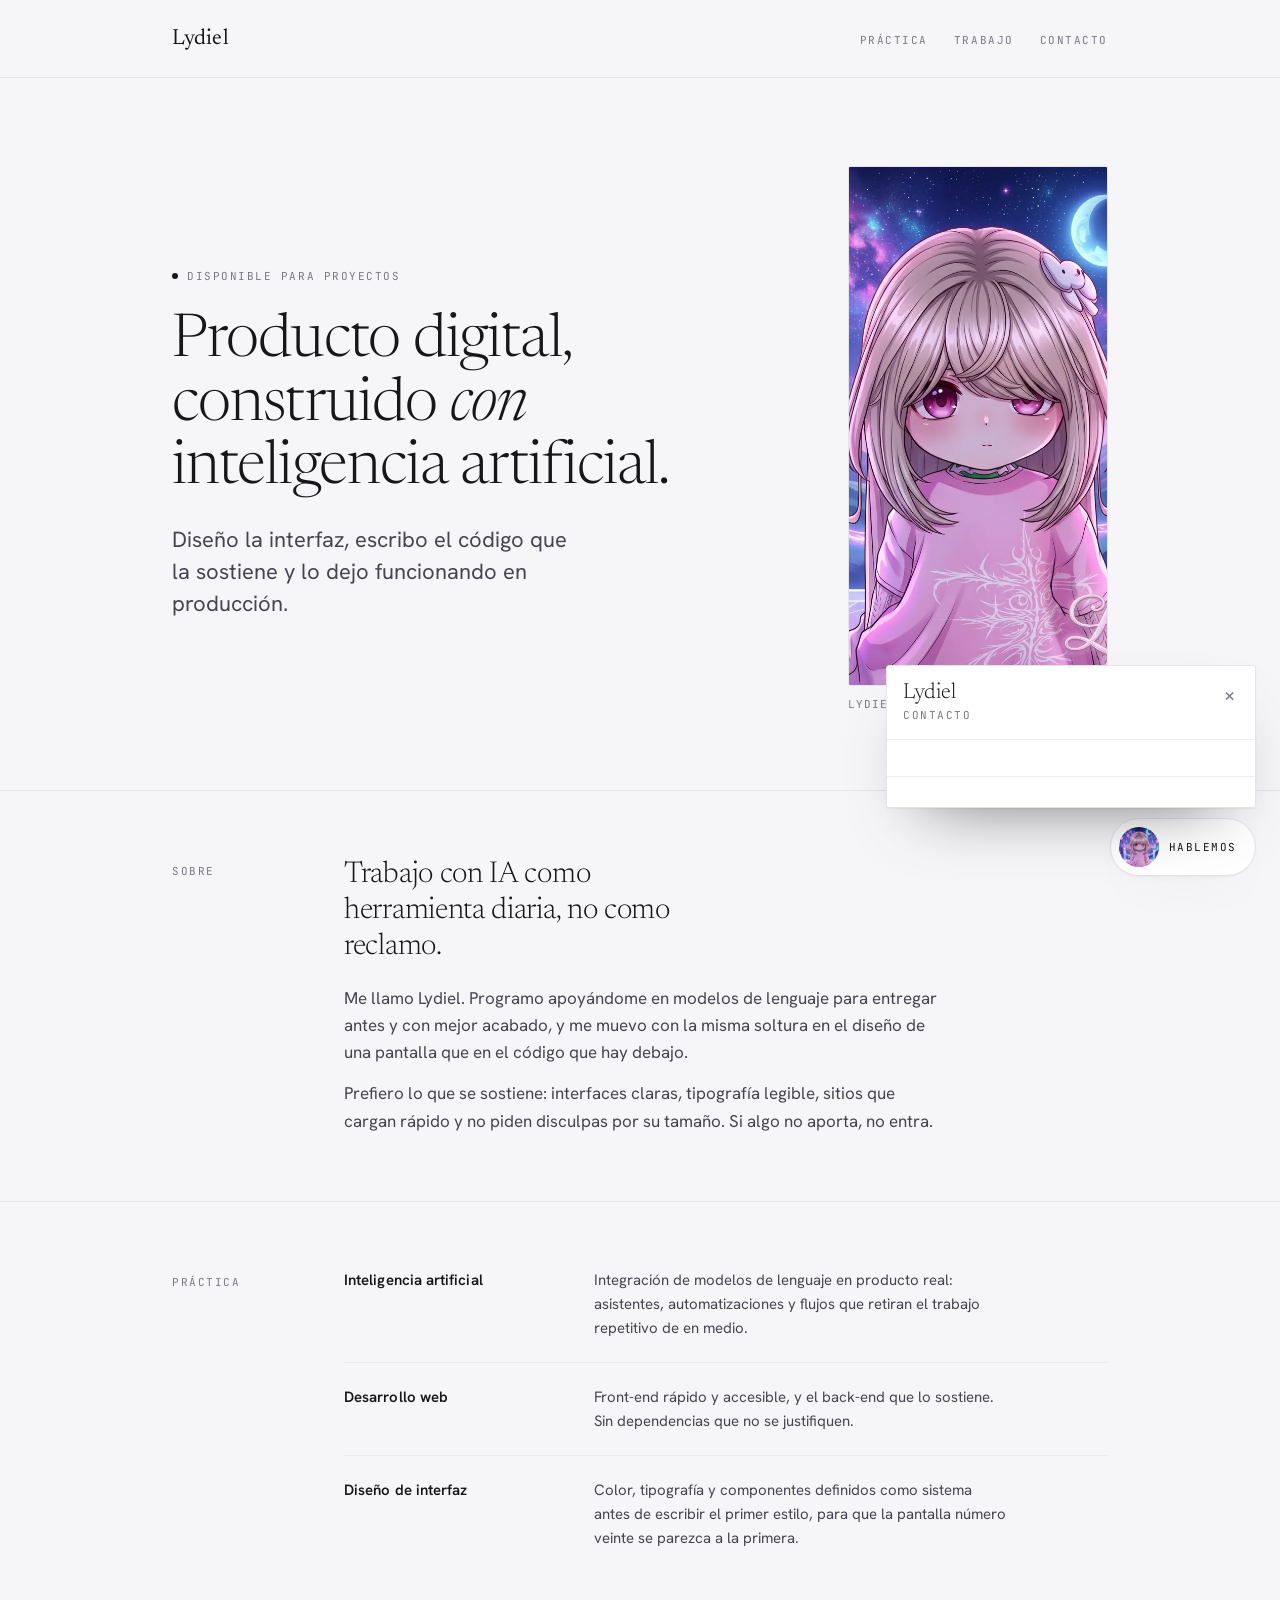
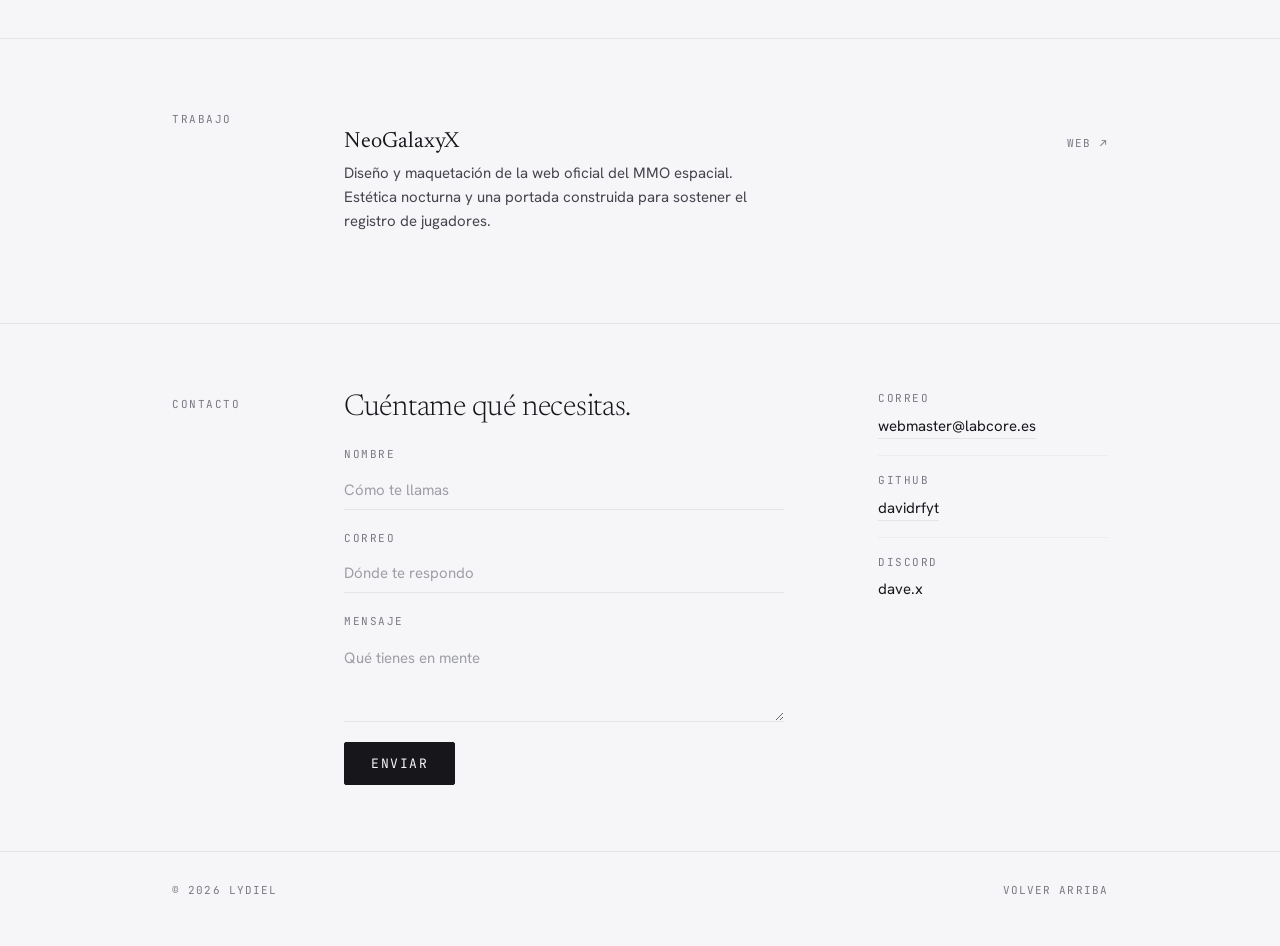
==== commit b77212d4: "Add instrumental module, contact chat and clearer page names Study platform (/estudio): - New manual" ====
--- a/index.html
+++ b/index.html
@@ -18,7 +18,7 @@
 <link rel="preconnect" href="https://fonts.googleapis.com">
 <link rel="preconnect" href="https://fonts.gstatic.com" crossorigin>
 <link rel="stylesheet" href="https://fonts.googleapis.com/css2?family=Newsreader:ital,opsz,wght@0,6..72,300;0,6..72,400;1,6..72,300&family=Hanken+Grotesk:wght@400;500;600&family=JetBrains+Mono:wght@400;500&display=swap">
-<link rel="stylesheet" href="style.css?v=5">
+<link rel="stylesheet" href="style.css?v=6">
 </head>
 <body>
 
@@ -44,7 +44,10 @@
           <p class="stand">Diseño la interfaz, escribo el código que la sostiene y lo dejo funcionando en producción.</p>
         </div>
         <figure class="portrait-wrap rise" style="margin:0">
-          <img class="portrait" src="lydiel.jpg" alt="Ilustración del avatar de Lydiel" width="520" height="520">
+          <picture>
+            <source srcset="lydiel.webp" type="image/webp">
+            <img class="portrait" src="lydiel.jpg" alt="Ilustración del avatar de Lydiel" width="520" height="520" decoding="async">
+          </picture>
           <figcaption class="portrait-cap">Lydiel</figcaption>
         </figure>
       </div>
@@ -160,5 +163,7 @@
   </div>
 </footer>
 
+<script src="chat.js?v=1"></script>
+
 </body>
 </html>
--- a/style.css
+++ b/style.css
@@ -387,3 +387,192 @@
   .work a{grid-template-columns:minmax(0,1fr);gap:10px}
   .work .meta{padding-top:0}
 }
+
+/* =========================================================
+   Conversacion de contacto
+   Mismos tokens que el resto: el avatar sigue siendo el unico color.
+   ========================================================= */
+
+.chat-launch{
+  position:fixed;
+  right:24px;
+  bottom:24px;
+  z-index:40;
+  display:flex;
+  align-items:center;
+  gap:10px;
+  padding:8px 18px 8px 8px;
+  background:var(--surface);
+  border:1px solid var(--line);
+  border-radius:999px;
+  cursor:pointer;
+  box-shadow:0 1px 2px rgba(22,22,27,.05), 0 18px 40px -28px rgba(22,22,27,.55);
+  transition:transform .18s, border-color .18s;
+}
+.chat-launch:hover{transform:translateY(-2px);border-color:var(--ink)}
+.chat-launch img{
+  width:40px;height:40px;
+  border-radius:999px;
+  object-fit:cover;
+  display:block;
+}
+.chat-launch-txt{
+  font-family:var(--mono);
+  font-size:var(--f-micro);
+  letter-spacing:.14em;
+  text-transform:uppercase;
+  color:var(--ink);
+}
+.chat-launch.open .chat-launch-txt{color:var(--muted)}
+
+.chat-panel{
+  position:fixed;
+  right:24px;
+  bottom:92px;
+  z-index:41;
+  width:min(370px, calc(100vw - 32px));
+  max-height:min(560px, calc(100vh - 130px));
+  display:flex;
+  flex-direction:column;
+  background:var(--surface);
+  border:1px solid var(--line);
+  border-radius:3px;
+  box-shadow:0 1px 2px rgba(22,22,27,.06), 0 30px 70px -40px rgba(22,22,27,.7);
+  overflow:hidden;
+}
+.chat-head{
+  display:flex;
+  align-items:flex-start;
+  justify-content:space-between;
+  gap:12px;
+  padding:16px 16px 14px;
+  border-bottom:1px solid var(--line-soft);
+}
+.chat-who{display:flex;flex-direction:column;gap:3px}
+.chat-name{font-family:var(--display);font-size:var(--f-lg);font-weight:300;line-height:1}
+.chat-rail{
+  font-family:var(--mono);
+  font-size:var(--f-micro);
+  letter-spacing:.14em;
+  text-transform:uppercase;
+  color:var(--muted);
+}
+.chat-x{
+  font-family:var(--body);
+  font-size:1.25rem;
+  line-height:1;
+  color:var(--muted);
+  background:none;
+  border:0;
+  padding:2px 4px;
+  cursor:pointer;
+  transition:color .18s;
+}
+.chat-x:hover{color:var(--ink)}
+
+.chat-thread{
+  flex:1;
+  overflow-y:auto;
+  padding:18px 16px;
+  display:flex;
+  flex-direction:column;
+  gap:10px;
+}
+.chat-msg{
+  margin:0;
+  max-width:88%;
+  font-size:var(--f-sm);
+  line-height:1.55;
+  padding:10px 13px;
+  border-radius:3px;
+  white-space:pre-wrap;
+  overflow-wrap:anywhere;
+}
+.chat-msg.theirs{
+  align-self:flex-start;
+  color:var(--ink);
+  background:var(--paper);
+  border:1px solid var(--line-soft);
+}
+.chat-msg.mine{
+  align-self:flex-end;
+  color:var(--paper);
+  background:var(--ink);
+  border:1px solid var(--ink);
+}
+
+.chat-foot{
+  border-top:1px solid var(--line-soft);
+  padding:14px 16px 16px;
+  background:var(--surface);
+}
+.chat-chips{display:flex;flex-wrap:wrap;gap:8px}
+.chat-chip{
+  font-family:var(--body);
+  font-size:var(--f-xs);
+  color:var(--ink);
+  background:transparent;
+  border:1px solid var(--line);
+  border-radius:999px;
+  padding:8px 14px;
+  cursor:pointer;
+  transition:border-color .18s, background .18s;
+}
+.chat-chip:hover{border-color:var(--ink);background:var(--paper)}
+
+.chat-form{display:flex;flex-direction:column;gap:7px}
+.chat-label{
+  font-family:var(--mono);
+  font-size:var(--f-micro);
+  letter-spacing:.14em;
+  text-transform:uppercase;
+  color:var(--muted);
+}
+.chat-input{
+  font-family:var(--body);
+  font-size:var(--f-sm);
+  color:var(--ink);
+  background:transparent;
+  border:0;
+  border-bottom:1px solid var(--line);
+  border-radius:0;
+  padding:8px 0;
+  transition:border-color .18s;
+}
+textarea.chat-input{resize:vertical;min-height:62px;line-height:1.55}
+.chat-input:focus{outline:0;border-bottom-color:var(--ink)}
+.chat-input::placeholder{color:var(--muted);opacity:.7}
+
+.chat-send{
+  align-self:flex-start;
+  margin-top:4px;
+  font-family:var(--mono);
+  font-size:var(--f-micro);
+  letter-spacing:.12em;
+  text-transform:uppercase;
+  text-decoration:none;
+  color:var(--paper);
+  background:var(--ink);
+  border:1px solid var(--ink);
+  border-radius:2px;
+  padding:10px 20px;
+  cursor:pointer;
+  transition:opacity .18s;
+}
+.chat-send:hover{opacity:.82}
+.chat-warn{
+  margin:8px 0 0;
+  font-size:var(--f-xs);
+  color:var(--ink-2);
+}
+
+@media (max-width:620px){
+  .chat-launch{right:16px;bottom:16px;padding:6px 14px 6px 6px}
+  .chat-launch img{width:34px;height:34px}
+  .chat-panel{right:16px;left:16px;bottom:78px;width:auto;max-height:calc(100vh - 110px)}
+}
+
+@media (prefers-reduced-motion:reduce){
+  .chat-launch,.chat-chip,.chat-send,.chat-input,.chat-x{transition:none}
+  .chat-launch:hover{transform:none}
+}
